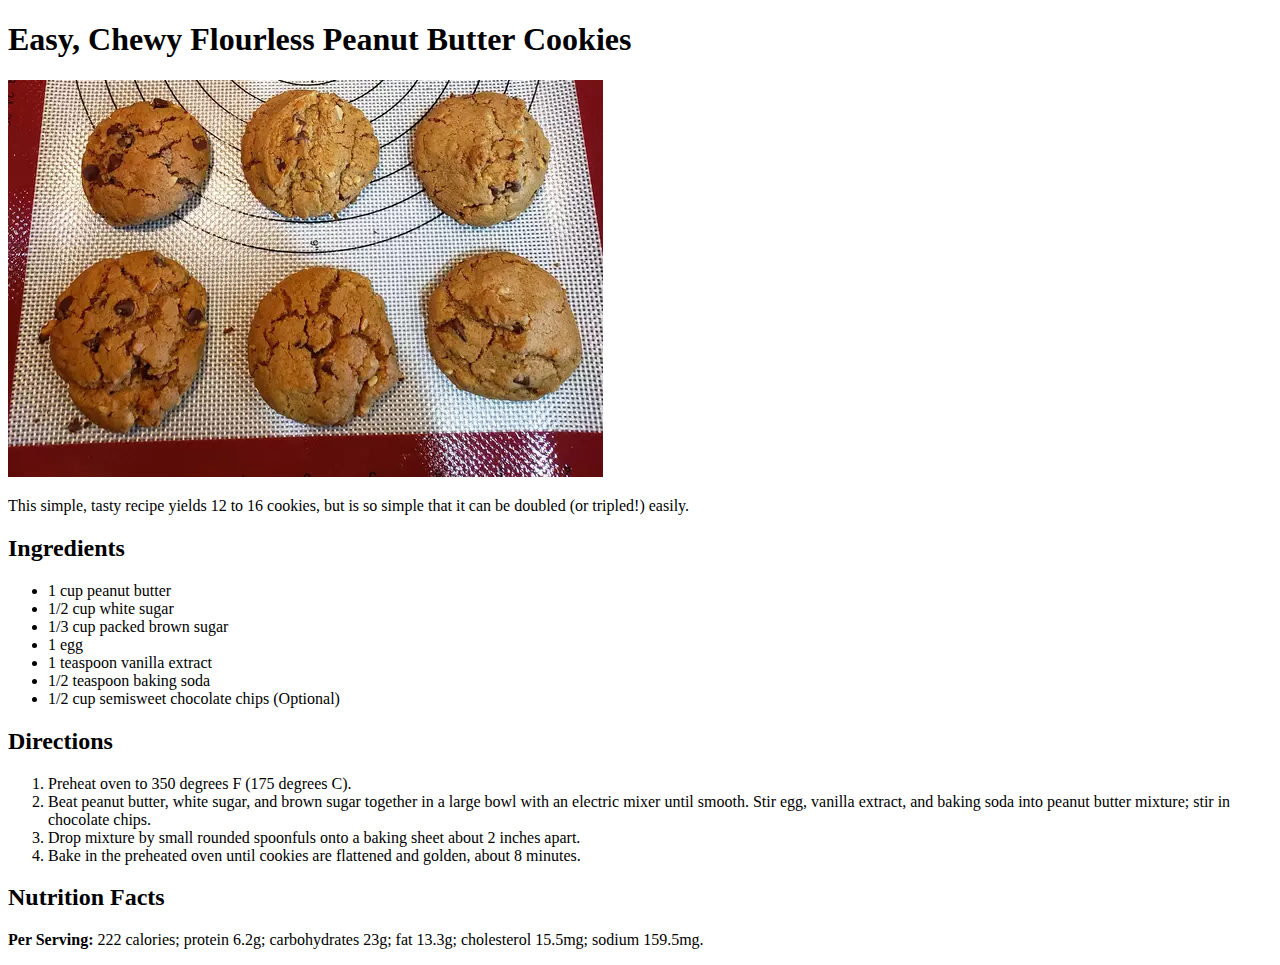
==== recipes/cookies.html @ 4b6917c6 "Added the Cookies recipe" ====
<!DOCTYPE html>
<html lang="en">
  <head>
    <meta charset="UTF-8" />
    <meta http-equiv="X-UA-Compatible" content="IE=edge" />
    <meta name="viewport" content="width=device-width, initial-scale=1.0" />
    <title>Cookies | Odin Recipes</title>
  </head>
  <body>
    <h1>Easy, Chewy Flourless Peanut Butter Cookies</h1>
    <img src="./cookies.webp" alt="Photo of cookies" />
    <p>
      This simple, tasty recipe yields 12 to 16 cookies, but is so simple that
      it can be doubled (or tripled!) easily.
    </p>
    <h2>Ingredients</h2>
    <ul>
      <li>1 cup peanut butter</li>
      <li>1/2 cup white sugar</li>
      <li>1/3 cup packed brown sugar</li>
      <li>1 egg</li>
      <li>1 teaspoon vanilla extract</li>
      <li>1/2 teaspoon baking soda</li>
      <li>1/2 cup semisweet chocolate chips (Optional)</li>
    </ul>
    <h2>Directions</h2>
    <ol>
      <li>Preheat oven to 350 degrees F (175 degrees C).</li>
      <li>
        Beat peanut butter, white sugar, and brown sugar together in a large
        bowl with an electric mixer until smooth. Stir egg, vanilla extract, and
        baking soda into peanut butter mixture; stir in chocolate chips.
      </li>
      <li>
        Drop mixture by small rounded spoonfuls onto a baking sheet about 2
        inches apart.
      </li>
      <li>
        Bake in the preheated oven until cookies are flattened and golden, about
        8 minutes.
      </li>
    </ol>
    <h2>Nutrition Facts</h2>
    <p>
      <strong>Per Serving:</strong> 222 calories; protein 6.2g; carbohydrates
      23g; fat 13.3g; cholesterol 15.5mg; sodium 159.5mg.
    </p>
  </body>
</html>
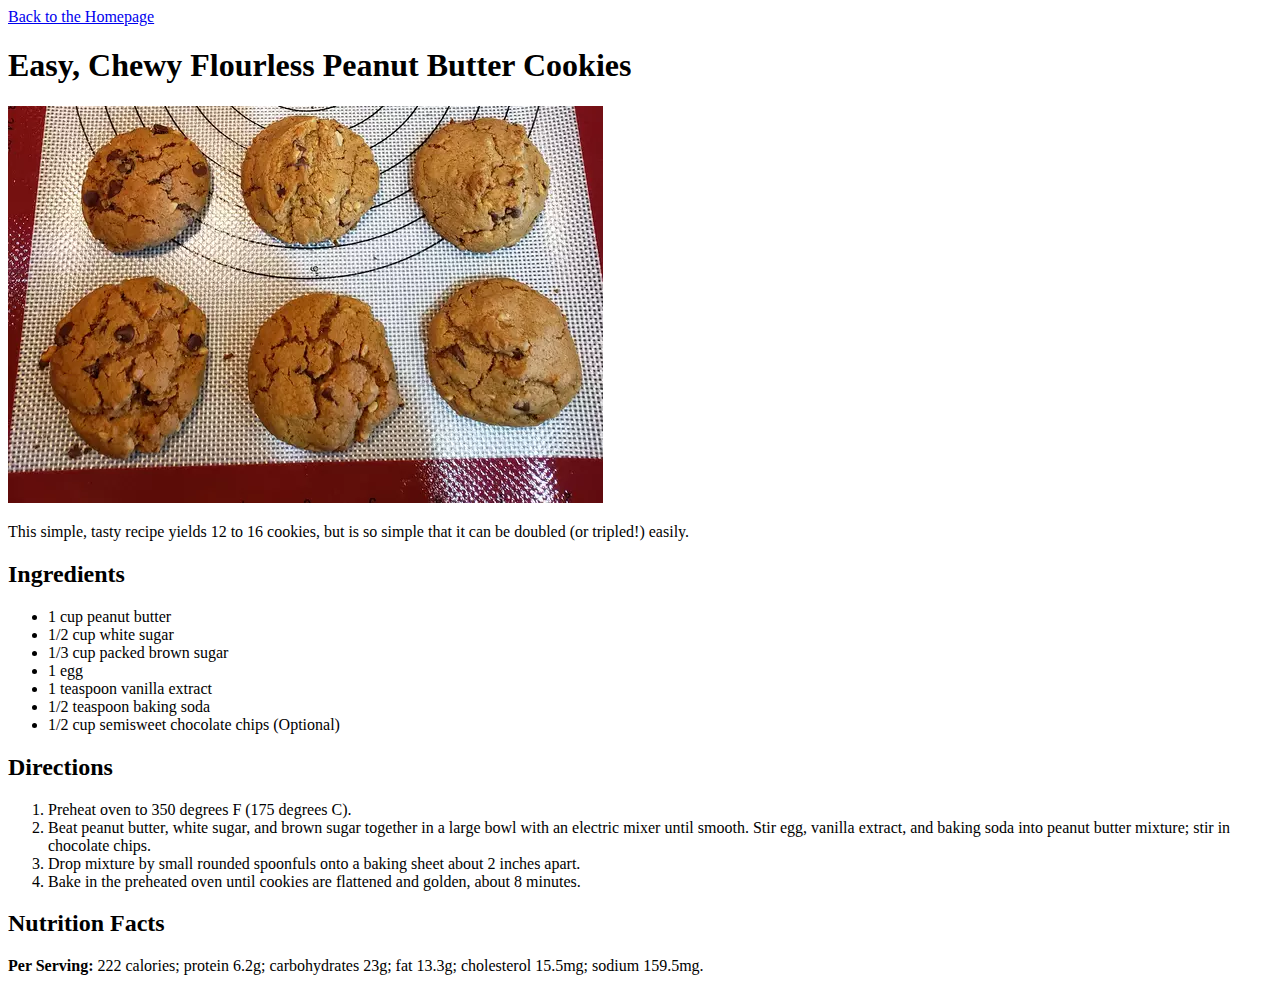
==== commit 95bd7cc2: "Added a link to the homepage in all recipes pages" ====
--- a/recipes/cookies.html
+++ b/recipes/cookies.html
@@ -7,6 +7,7 @@
     <title>Cookies | Odin Recipes</title>
   </head>
   <body>
+    <a href="../index.html">Back to the Homepage</a>
     <h1>Easy, Chewy Flourless Peanut Butter Cookies</h1>
     <img src="./cookies.webp" alt="Photo of cookies" />
     <p>
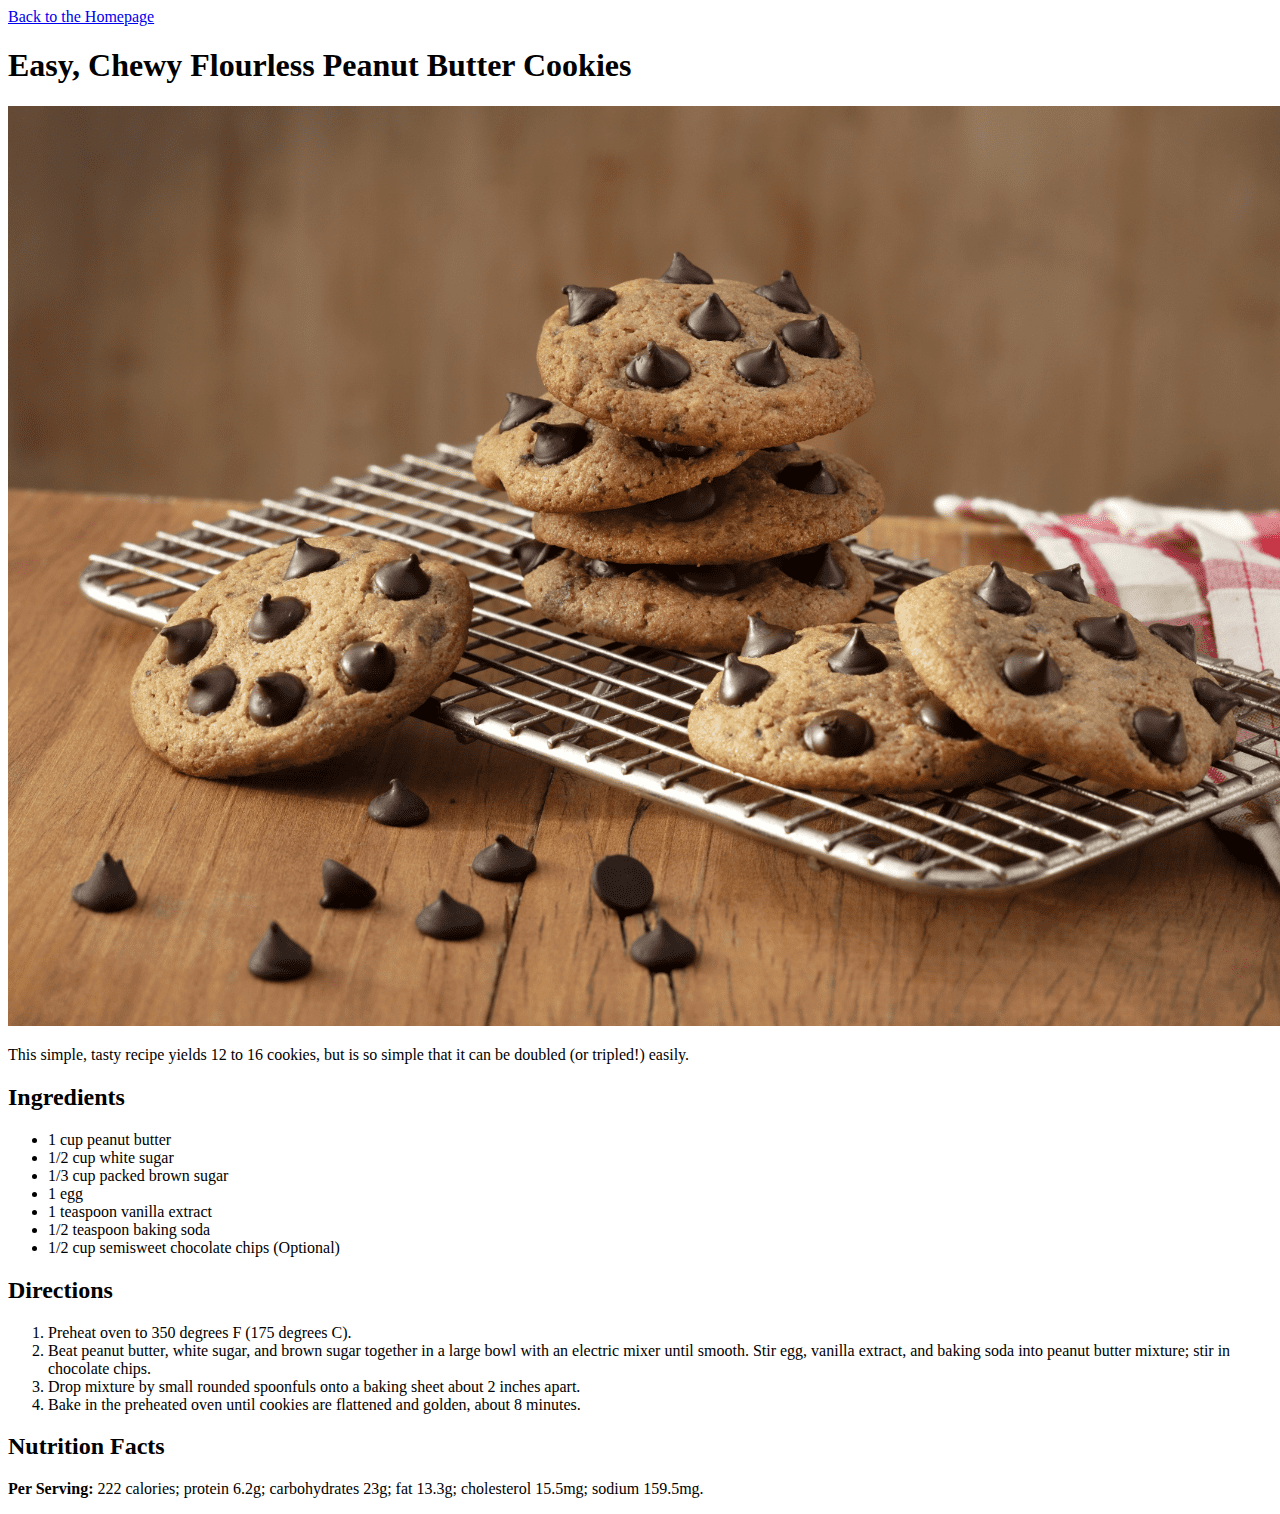
==== commit 42a2a590: "Changes on the images and preparing for styles" ====
--- a/recipes/cookies.html
+++ b/recipes/cookies.html
@@ -9,7 +9,7 @@
   <body>
     <a href="../index.html">Back to the Homepage</a>
     <h1>Easy, Chewy Flourless Peanut Butter Cookies</h1>
-    <img src="./cookies.webp" alt="Photo of cookies" />
+    <img src="../images/cookies.png" alt="Cookies on a table" />
     <p>
       This simple, tasty recipe yields 12 to 16 cookies, but is so simple that
       it can be doubled (or tripled!) easily.
@@ -46,5 +46,7 @@
       <strong>Per Serving:</strong> 222 calories; protein 6.2g; carbohydrates
       23g; fat 13.3g; cholesterol 15.5mg; sodium 159.5mg.
     </p>
+
+    <!-- https://www.allrecipes.com/recipe/242366/easy-chewy-flourless-peanut-butter-cookies/ -->
   </body>
 </html>
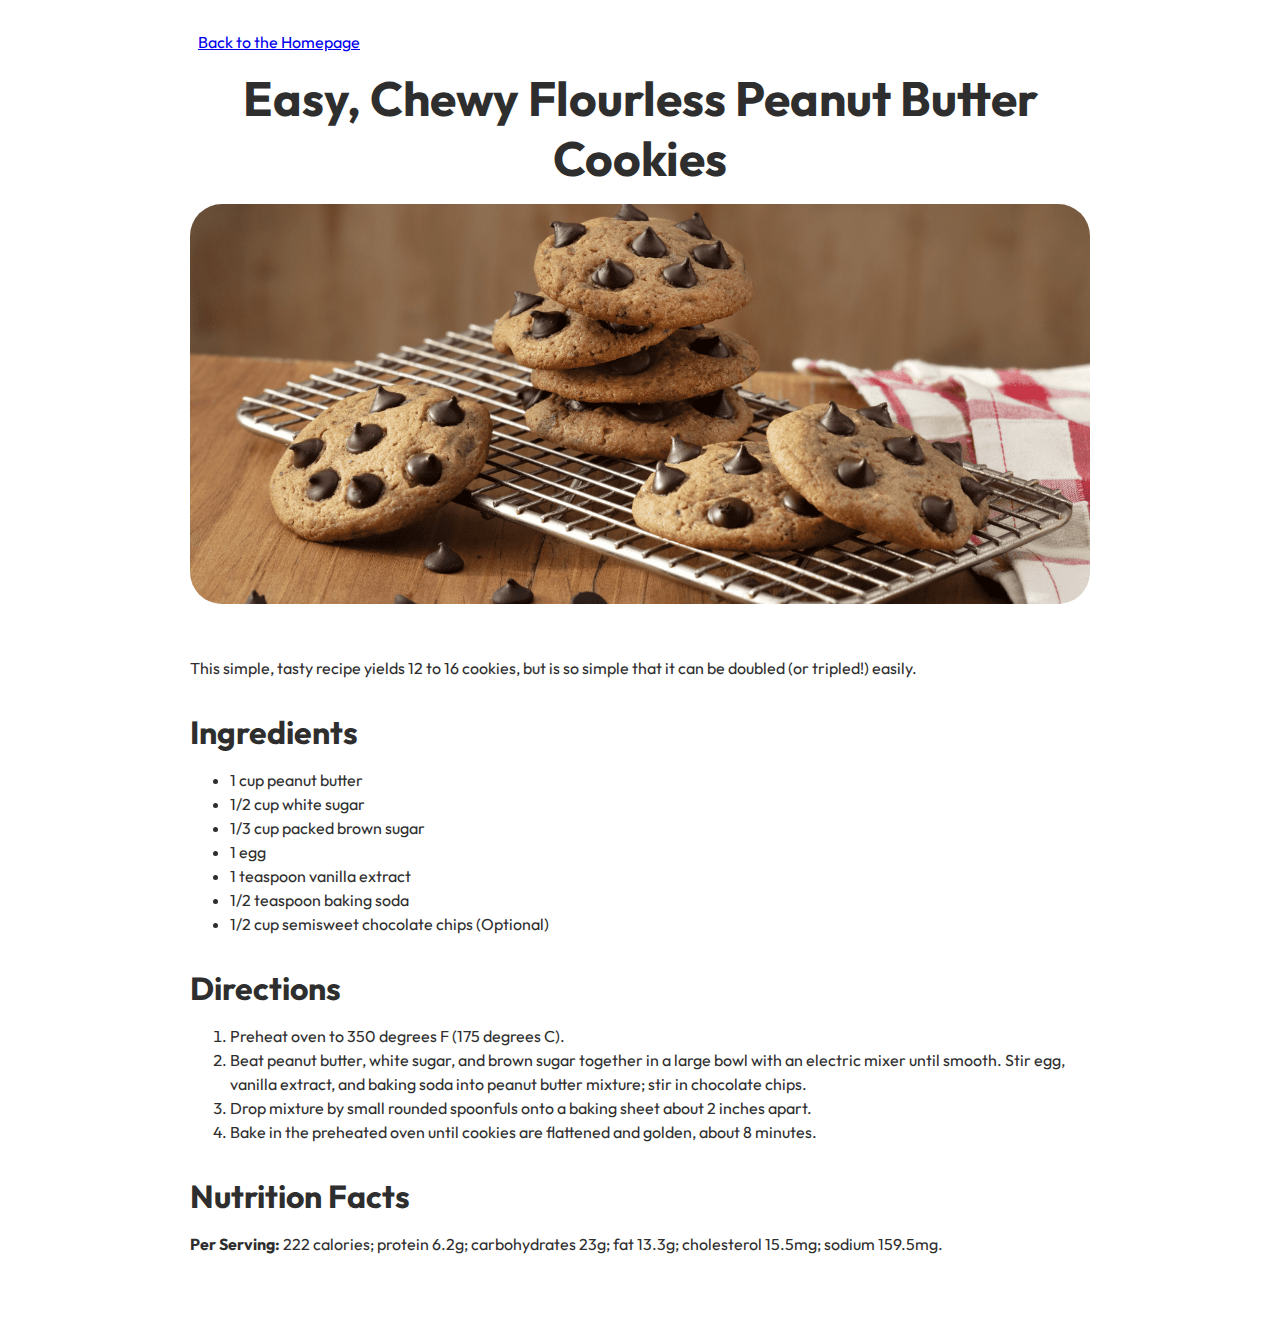
==== commit e337679f: "styled for recipes pages" ====
--- a/recipes/cookies.html
+++ b/recipes/cookies.html
@@ -4,12 +4,17 @@
     <meta charset="UTF-8" />
     <meta http-equiv="X-UA-Compatible" content="IE=edge" />
     <meta name="viewport" content="width=device-width, initial-scale=1.0" />
+    <link rel="stylesheet" href="../css/styles.css" />
     <title>Cookies | Odin Recipes</title>
   </head>
   <body>
-    <a href="../index.html">Back to the Homepage</a>
+    <a class="back-to-home" href="../index.html">Back to the Homepage</a>
     <h1>Easy, Chewy Flourless Peanut Butter Cookies</h1>
-    <img src="../images/cookies.png" alt="Cookies on a table" />
+    <img
+      class="recipe-picture"
+      src="../images/cookies.png"
+      alt="Cookies on a table"
+    />
     <p>
       This simple, tasty recipe yields 12 to 16 cookies, but is so simple that
       it can be doubled (or tripled!) easily.
--- a/css/styles.css
+++ b/css/styles.css
@@ -0,0 +1,100 @@
+@font-face {
+  font-family: "Outfit";
+  src: url(../fonts/outfit.ttf);
+}
+body {
+  max-width: 900px;
+  font-family: Outfit, sans-serif;
+  color: #2e2e2e;
+  margin: 0 auto;
+  padding: 2rem;
+}
+body h1,
+body h2,
+body h3,
+body h4,
+body h5,
+body h6 {
+  font-weight: bolder;
+  margin: 1rem 0;
+}
+body h1 {
+  font-size: 3rem;
+  text-align: center;
+}
+body h2 {
+  font-size: 2rem;
+}
+body p,
+body ul,
+body ol,
+body img {
+  margin-bottom: 2rem;
+}
+body p,
+body ul,
+body ol {
+  line-height: 1.5;
+}
+body footer {
+  text-align: center;
+}
+body .recipes-list {
+  display: flex;
+  flex-flow: column;
+  gap: 1rem;
+  padding: 0 3rem;
+}
+body .recipes-list .recipe {
+  height: 200px;
+  border-radius: 2rem;
+  list-style-type: none;
+  transition: transform 200ms ease-in-out;
+}
+body .recipes-list .recipe:hover {
+  transform: scale(1.025);
+}
+body .recipes-list .recipe a {
+  display: block;
+  position: relative;
+  height: inherit;
+  border-radius: inherit;
+  text-decoration: none;
+}
+body .recipes-list .recipe a img {
+  width: 100%;
+  height: inherit;
+  border-radius: inherit;
+  object-fit: cover;
+}
+body .recipes-list .recipe a .recipe-title {
+  position: absolute;
+  top: 0;
+  display: flex;
+  justify-content: center;
+  align-items: center;
+  width: 100%;
+  height: 100%;
+  border-radius: inherit;
+  background-color: rgba(0, 0, 0, 0.4235294118);
+  color: #f6f6f6;
+  text-align: center;
+  font-size: 2.5rem;
+  font-weight: bold;
+}
+body a.back-to-home {
+  padding: 4px 8px;
+  border-radius: 0.5rem;
+}
+body a.back-to-home:hover {
+  background-color: #2e2e2e;
+  color: #f6f6f6;
+}
+body img.recipe-picture {
+  width: 100%;
+  max-height: 400px;
+  object-fit: cover;
+  border-radius: 2rem;
+}
+
+/*# sourceMappingURL=styles.css.map */
